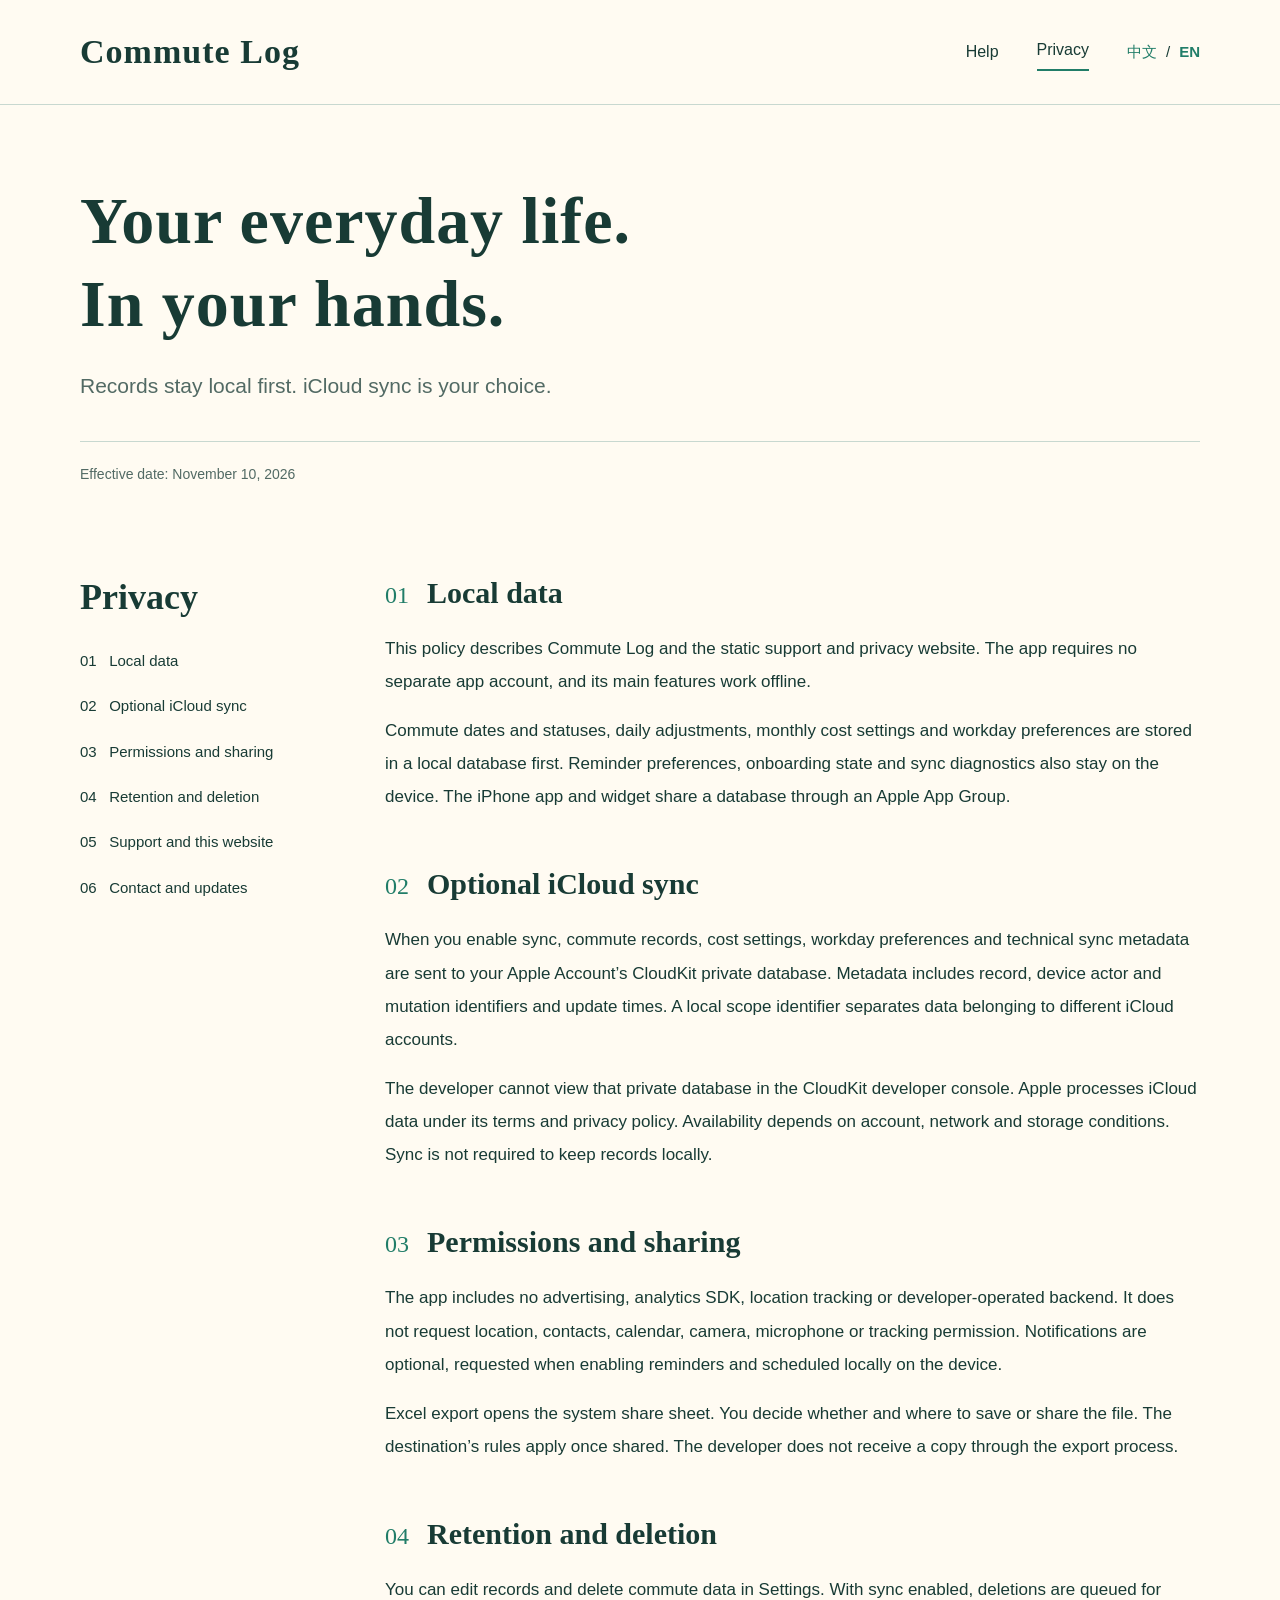
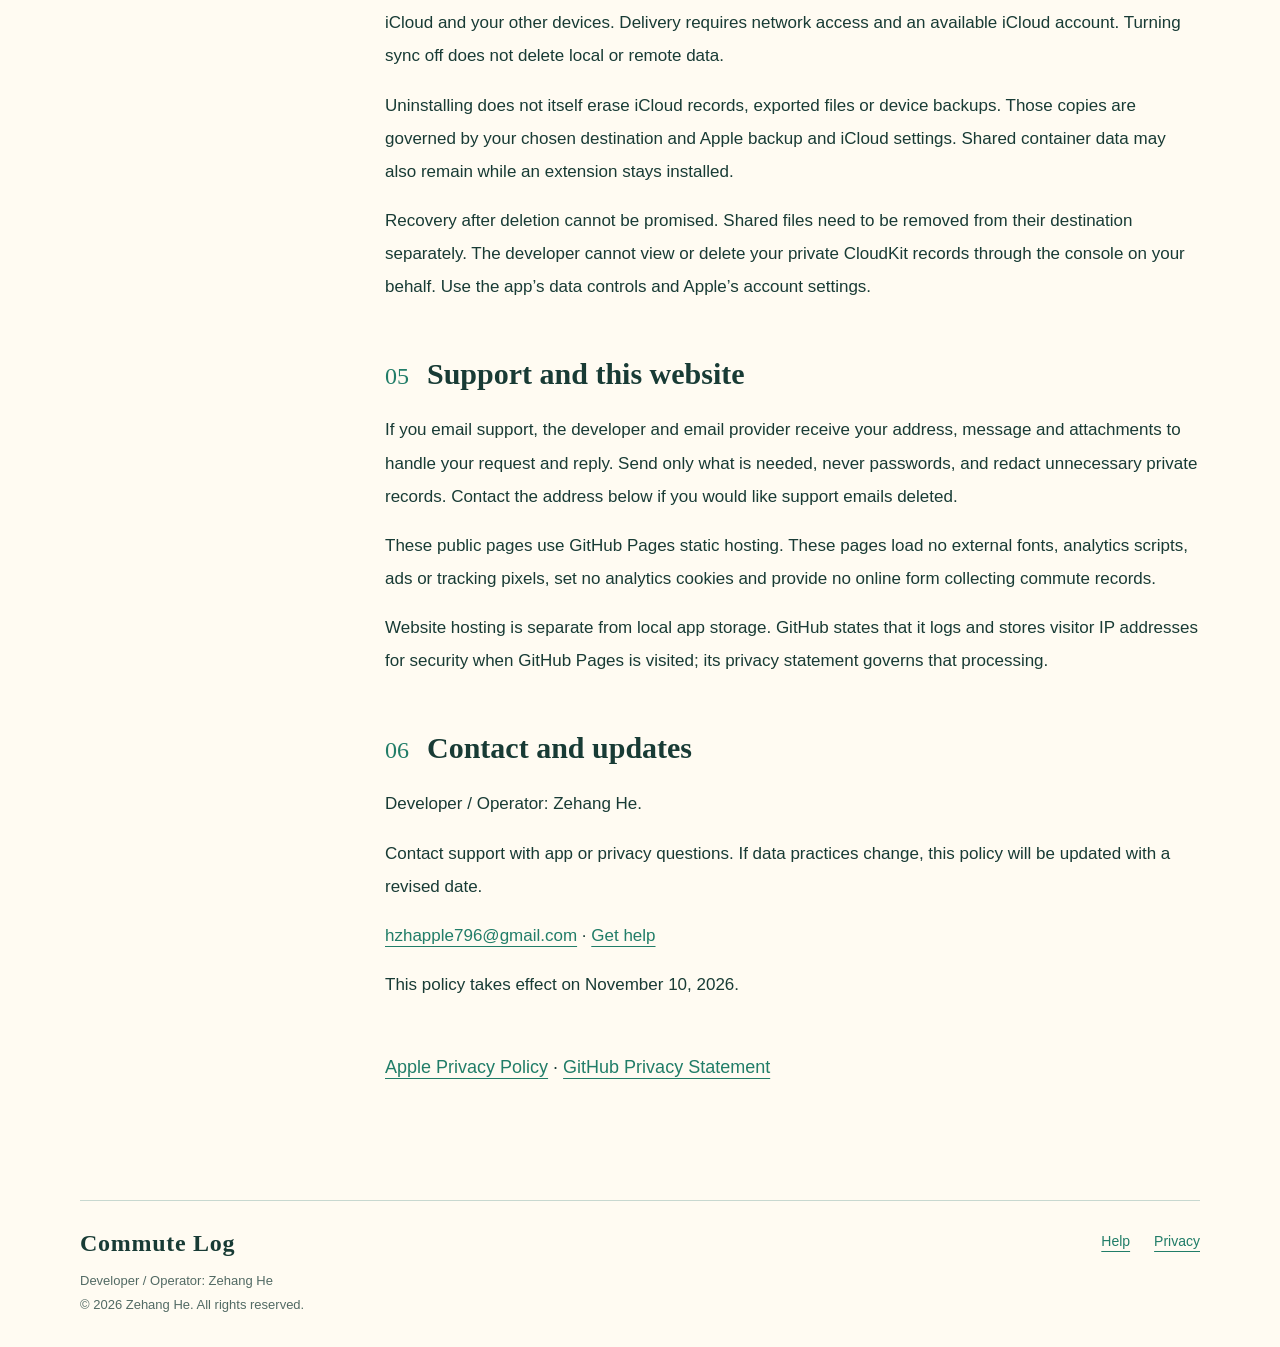
==== privacy-en.html @ 6ab806d3 "Publish reviewed Commute Log support and privacy pages" ====
<!doctype html><html lang="en"><head><meta charset="utf-8"><meta name="viewport" content="width=device-width, initial-scale=1"><meta name="description" content="Records stay local first. iCloud sync is your choice."><title>Privacy · Commute Log</title><link rel="stylesheet" href="styles.css"></head><body class="en"><a class="skip" href="#main">Skip to content</a><header class="site-header"><div class="wrap header-inner"><a class="brand" href="support-en.html">Commute Log</a><nav class="site-nav" aria-label="Main navigation"><a href="support-en.html" >Help</a><a href="privacy-en.html" aria-current="page">Privacy</a><span class="language"><a href="privacy.html" lang="zh-Hans" >中文</a><span aria-hidden="true">/</span><a href="privacy-en.html" lang="en" aria-current="page">EN</a></span></nav></div></header><main id="main" class="wrap"><section class="policy-hero"><h1>Your everyday life.<br>In your hands.</h1><p class="lead">Records stay local first. iCloud sync is your choice.</p><p class="updated">Effective date: November 10, 2026</p></section><div class="policy-layout"><aside class="contents"><h2>Privacy</h2><nav aria-label="Policy contents"><ol><li><a href="#section-1">01 &nbsp; Local data</a></li><li><a href="#section-2">02 &nbsp; Optional iCloud sync</a></li><li><a href="#section-3">03 &nbsp; Permissions and sharing</a></li><li><a href="#section-4">04 &nbsp; Retention and deletion</a></li><li><a href="#section-5">05 &nbsp; Support and this website</a></li><li><a href="#section-6">06 &nbsp; Contact and updates</a></li></ol></nav></aside><article><section class="policy-section" id="section-1"><h2><span class="number">01</span>Local data</h2><p>This policy describes Commute Log and the static support and privacy website. The app requires no separate app account, and its main features work offline.</p><p>Commute dates and statuses, daily adjustments, monthly cost settings and workday preferences are stored in a local database first. Reminder preferences, onboarding state and sync diagnostics also stay on the device. The iPhone app and widget share a database through an Apple App Group.</p></section><section class="policy-section" id="section-2"><h2><span class="number">02</span>Optional iCloud sync</h2><p>When you enable sync, commute records, cost settings, workday preferences and technical sync metadata are sent to your Apple Account’s CloudKit private database. Metadata includes record, device actor and mutation identifiers and update times. A local scope identifier separates data belonging to different iCloud accounts.</p><p>The developer cannot view that private database in the CloudKit developer console. Apple processes iCloud data under its terms and privacy policy. Availability depends on account, network and storage conditions. Sync is not required to keep records locally.</p></section><section class="policy-section" id="section-3"><h2><span class="number">03</span>Permissions and sharing</h2><p>The app includes no advertising, analytics SDK, location tracking or developer-operated backend. It does not request location, contacts, calendar, camera, microphone or tracking permission. Notifications are optional, requested when enabling reminders and scheduled locally on the device.</p><p>Excel export opens the system share sheet. You decide whether and where to save or share the file. The destination’s rules apply once shared. The developer does not receive a copy through the export process.</p></section><section class="policy-section" id="section-4"><h2><span class="number">04</span>Retention and deletion</h2><p>You can edit records and delete commute data in Settings. With sync enabled, deletions are queued for iCloud and your other devices. Delivery requires network access and an available iCloud account. Turning sync off does not delete local or remote data.</p><p>Uninstalling does not itself erase iCloud records, exported files or device backups. Those copies are governed by your chosen destination and Apple backup and iCloud settings. Shared container data may also remain while an extension stays installed.</p><p>Recovery after deletion cannot be promised. Shared files need to be removed from their destination separately. The developer cannot view or delete your private CloudKit records through the console on your behalf. Use the app’s data controls and Apple’s account settings.</p></section><section class="policy-section" id="section-5"><h2><span class="number">05</span>Support and this website</h2><p>If you email support, the developer and email provider receive your address, message and attachments to handle your request and reply. Send only what is needed, never passwords, and redact unnecessary private records. Contact the address below if you would like support emails deleted.</p><p>These public pages use GitHub Pages static hosting. These pages load no external fonts, analytics scripts, ads or tracking pixels, set no analytics cookies and provide no online form collecting commute records.</p><p>Website hosting is separate from local app storage. GitHub states that it logs and stores visitor IP addresses for security when GitHub Pages is visited; its privacy statement governs that processing.</p></section><section class="policy-section" id="section-6"><h2><span class="number">06</span>Contact and updates</h2><p>Developer / Operator: Zehang He.</p><p>Contact support with app or privacy questions. If data practices change, this policy will be updated with a revised date.</p><p><a href="mailto:hzhapple796@gmail.com">hzhapple796@gmail.com</a> · <a href="support-en.html">Get help</a></p><p>This policy takes effect on November 10, 2026.</p></section><p><a href="https://www.apple.com/legal/privacy/">Apple Privacy Policy</a> · <a href="https://docs.github.com/en/site-policy/privacy-policies/github-general-privacy-statement">GitHub Privacy Statement</a></p></article></div></main><div class="wrap"><footer class="site-footer"><div><a class="brand" href="support-en.html">Commute Log</a><p class="draft-note">Developer / Operator: Zehang He<br>© 2026 Zehang He. All rights reserved.</p></div><nav class="footer-links"><a href="support-en.html">Help</a><a href="privacy-en.html">Privacy</a></nav></footer></div></body></html>
---- styles.css ----
:root{--paper:#fffbf2;--ink:#183b35;--muted:#526a64;--green:#217d68;--line:#c8d8d0;--mint:#e9f2e8;--title:"Kaiti SC","STKaiti","KaiTi",serif}*{box-sizing:border-box}html{scroll-behavior:smooth}body{margin:0;color:var(--ink);background:var(--paper);font:18px/1.85 -apple-system,BlinkMacSystemFont,"Segoe UI","PingFang SC",sans-serif}a{color:var(--green);text-underline-offset:5px;text-decoration-thickness:1px}a:hover{color:var(--ink)}a:focus-visible,summary:focus-visible{outline:3px solid var(--green);outline-offset:7px;border-radius:2px}.wrap{max-width:1184px;padding:0 32px;margin:auto}.skip{position:absolute;left:16px;top:-100px;background:var(--paper);padding:8px 16px;z-index:5}.skip:focus{top:8px}.site-header{border-bottom:1px solid var(--line)}.header-inner{min-height:104px;display:flex;align-items:center;justify-content:space-between;gap:30px}.brand{text-decoration:none;color:var(--ink);font:700 34px/1.2 var(--title);letter-spacing:.03em}.site-nav{display:flex;align-items:center;gap:38px;font-size:16px}.site-nav>a{text-decoration:none;color:var(--ink)}.site-nav>a[aria-current=page]{box-shadow:0 2px var(--green);padding-bottom:4px}.language{white-space:nowrap;font-size:15px;display:flex;gap:9px}.language a{text-decoration:none}.language a[aria-current=page]{color:var(--green);font-weight:700}.hero{position:relative;display:grid;grid-template-columns:1fr 1fr;align-items:center;gap:28px;padding-top:90px;padding-bottom:95px;min-height:650px}.hero h1,.policy-hero h1{margin:0 0 30px;font:700 clamp(58px,5.7vw,84px)/1.25 var(--title);letter-spacing:.015em}.hero p{font-size:20px;color:var(--muted);margin:0 0 36px;max-width:500px}.hero-art{width:100%;height:auto;display:block}.actions{display:flex;align-items:center;gap:28px;flex-wrap:wrap;font-size:17px}.button{display:inline-flex;align-items:center;justify-content:center;padding:11px 30px;background:var(--green);color:white;border-radius:6px;text-decoration:none;font-weight:600;min-height:52px}.button:hover{background:var(--ink);color:white}.faq-layout{display:grid;grid-template-columns:280px 1fr;gap:65px;padding-top:80px;padding-bottom:100px;border-top:1px solid var(--line)}h2{font:700 40px/1.4 var(--title);margin:0 0 22px}.section-intro p{color:var(--muted);font-size:17px;max-width:250px;margin:0}.faq-list{border-top:1px solid var(--line)}details{border-bottom:1px solid var(--line)}summary{list-style:none;cursor:pointer;font:700 26px/1.5 var(--title);padding:24px 34px 24px 0;position:relative}summary::-webkit-details-marker{display:none}summary:after{content:'+';position:absolute;right:0;font:300 26px/1.5 sans-serif}details[open] summary:after{content:'−'}.answer{font-size:17px;padding:0 20px 24px 0}.answer p{margin:0 0 12px}.answer p:last-child{margin-bottom:0}.contact-band{background:var(--mint);padding:65px 0}.contact-inner{display:grid;grid-template-columns:1fr 1.25fr;gap:55px;align-items:center}.contact-inner h2{font-size:33px;margin-bottom:12px}.contact-inner p{margin:0;font-size:16px}.contact-address{border-left:1px solid #9db9a9;padding-left:55px;min-width:0}.email{font-size:24px;font-weight:600;overflow-wrap:anywhere}.contact-address p{margin-top:14px;color:var(--muted)}.site-footer{padding:28px 0 30px;margin-top:28px;border-top:1px solid var(--line);display:flex;justify-content:space-between;gap:24px;align-items:flex-start;font-size:14px}.site-footer .brand{font-size:24px}.draft-note{margin:9px 0 0;color:var(--muted);font-size:13px}.footer-links{display:flex;gap:24px;flex-wrap:wrap}.policy-hero{padding:75px 0 38px}.policy-hero h1{font-size:70px;margin-bottom:22px}.policy-hero .lead{font-size:21px;margin:0 0 35px;color:var(--muted)}.updated{border-top:1px solid var(--line);padding-top:20px;font-size:14px;color:var(--muted)}.policy-layout{display:grid;grid-template-columns:240px minmax(0,1fr);gap:65px;padding:32px 0 70px}.contents{align-self:start;position:sticky;top:30px}.contents h2{font-size:29px;margin-bottom:22px}.contents ol{list-style:none;padding:0;margin:0}.contents li{margin:12px 0}.contents a{font-size:15px;text-decoration:none;color:var(--ink)}.contents a:hover{text-decoration:underline}.number{color:var(--green);font:500 24px/1.5 Georgia,serif;margin-right:18px;font-variant-numeric:tabular-nums}.policy-section{scroll-margin-top:30px;margin-bottom:50px}.policy-section h2{font-size:32px;display:flex;align-items:baseline;margin-bottom:18px}.policy-section p{font-size:17px;line-height:1.95;margin:0 0 16px}.policy-section ul{padding-left:22px;font-size:17px}.policy-section li{margin-bottom:8px}.policy-section:last-child{margin-bottom:0}.en{--title:"Palatino Linotype","Iowan Old Style",Georgia,serif}.en .hero h1{font-size:70px}.en .policy-hero h1{font-size:66px}.en summary{font-size:23px}.en h2{font-size:36px}.en .policy-section h2{font-size:30px}@media(max-width:850px){.site-nav{gap:20px}.hero{padding:65px 0;min-height:550px;gap:10px}.hero h1{font-size:62px}.faq-layout{grid-template-columns:210px 1fr;gap:35px}.policy-layout{gap:32px;grid-template-columns:200px 1fr}.contact-inner{gap:28px}.contact-address{padding-left:28px}.email{font-size:20px}.en .hero h1{font-size:55px}}@media(max-width:620px){body{font-size:17px}.wrap{padding:0 22px}.header-inner{min-height:92px;flex-wrap:wrap;gap:15px;padding-top:22px;padding-bottom:20px}.brand{font-size:27px}.site-nav{font-size:14px;gap:20px;justify-content:space-between;width:100%}.language{font-size:14px}.hero{display:flex;flex-direction:column;align-items:stretch;gap:20px;padding:50px 0 35px}.hero h1,.policy-hero h1{font-size:55px;line-height:1.3}.hero p{font-size:17px;line-height:1.8;margin-bottom:26px}.hero-art{width:100%;max-width:430px;margin:-12px auto 0}.actions{gap:21px;font-size:15px}.button{padding:10px 23px}.faq-layout{display:block;padding:44px 0 55px}.section-intro{margin-bottom:30px}.section-intro p{max-width:100%}h2{font-size:32px}summary{font-size:23px;padding-top:20px;padding-bottom:20px}.answer{font-size:16px}.contact-band{padding:38px 0}.contact-inner{display:block}.contact-address{padding:25px 0 0;margin-top:25px;border-left:0;border-top:1px solid #9db9a9}.contact-inner h2{font-size:29px}.email{font-size:21px}.site-footer{flex-direction:column;gap:18px}.policy-hero{padding:48px 0 20px}.policy-hero .lead{font-size:18px}.policy-layout{display:block;padding-top:14px}.contents{position:static;border-bottom:1px solid var(--line);padding-bottom:22px;margin-bottom:38px}.contents h2{font-size:25px;margin-bottom:12px}.contents ol{display:grid;grid-template-columns:1fr 1fr;gap:0 18px}.contents li{margin:7px 0}.contents a{font-size:14px}.policy-section h2{font-size:28px}.policy-section p,.policy-section li{font-size:16px}.number{font-size:22px;margin-right:12px}.en .hero h1,.en .policy-hero h1{font-size:49px}.en summary{font-size:21px}.en .contents ol{display:block}}@media(prefers-reduced-motion:reduce){html{scroll-behavior:auto}}@media print{body{background:white}.site-header,.contents,.hero-art,.skip,.draft-note,.language{display:none}.policy-layout{display:block}.policy-hero h1{font-size:40px}a{color:inherit}.policy-section{break-inside:avoid}}
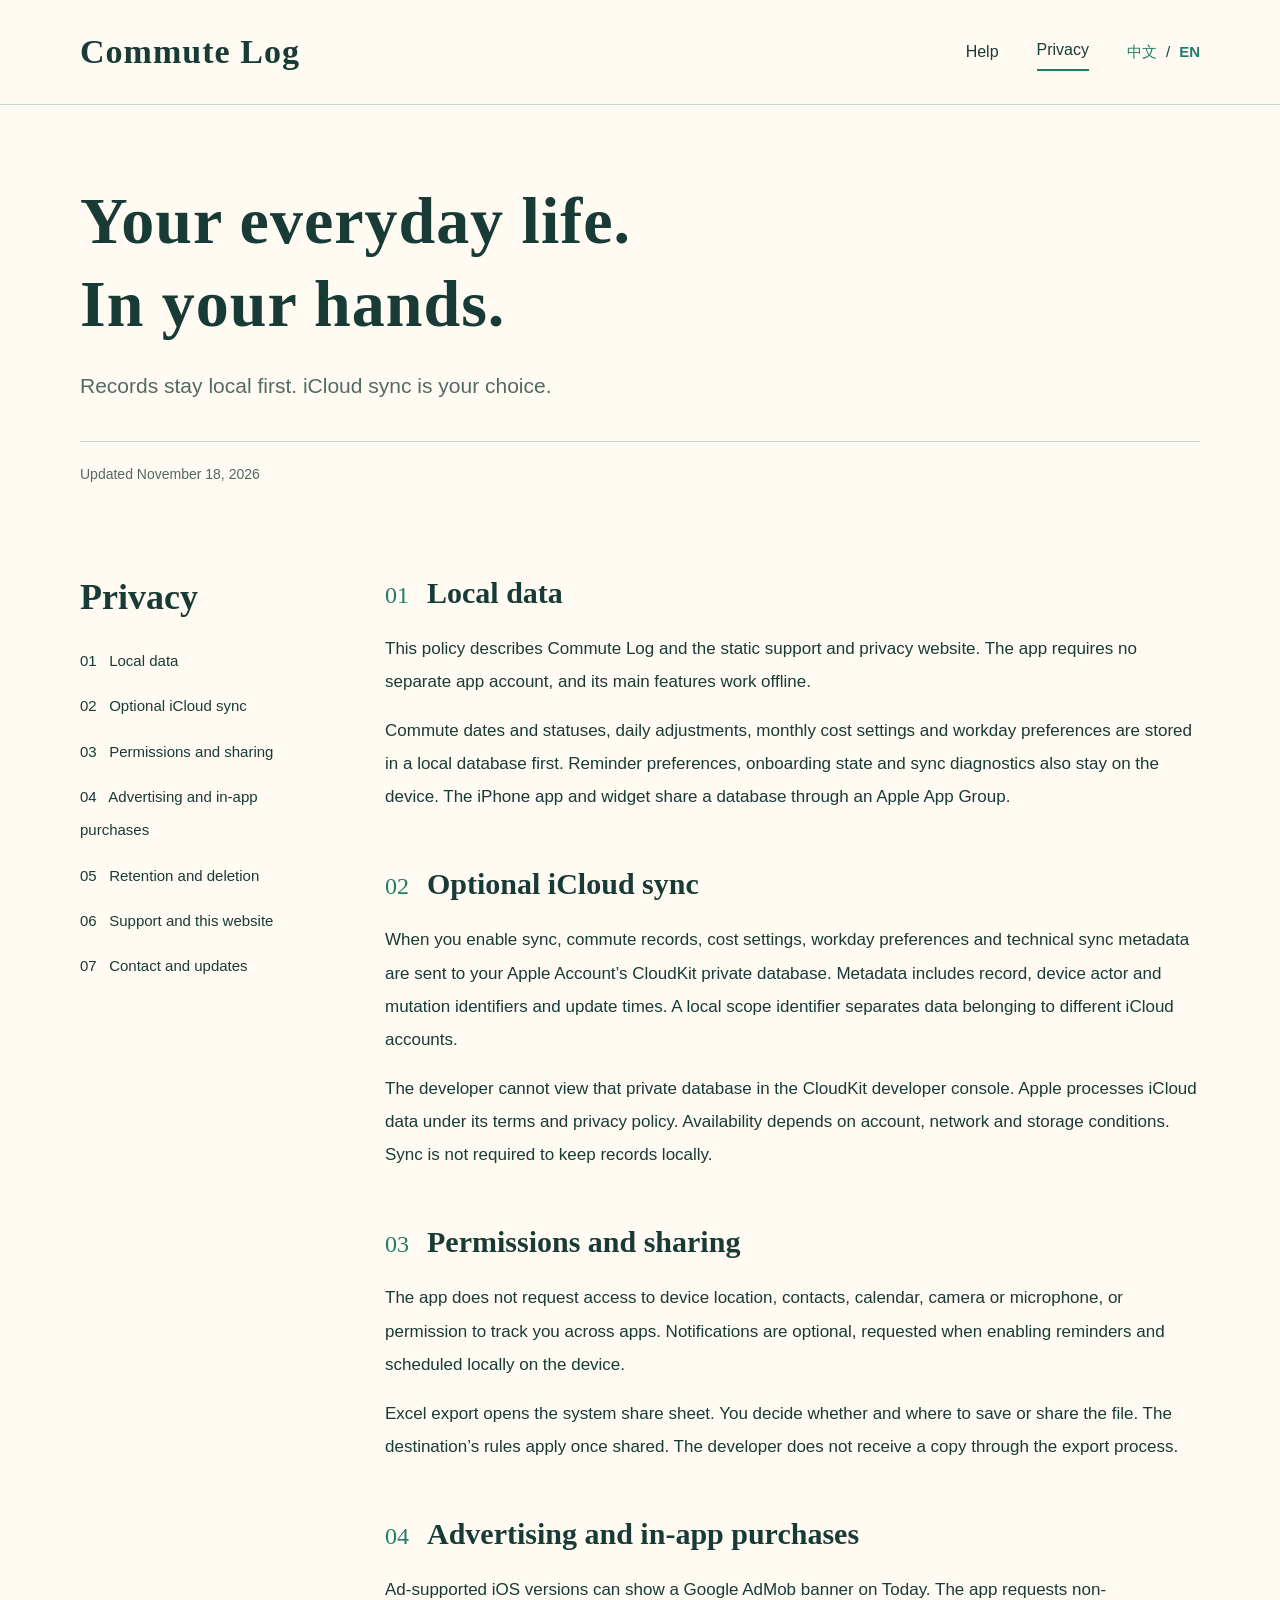
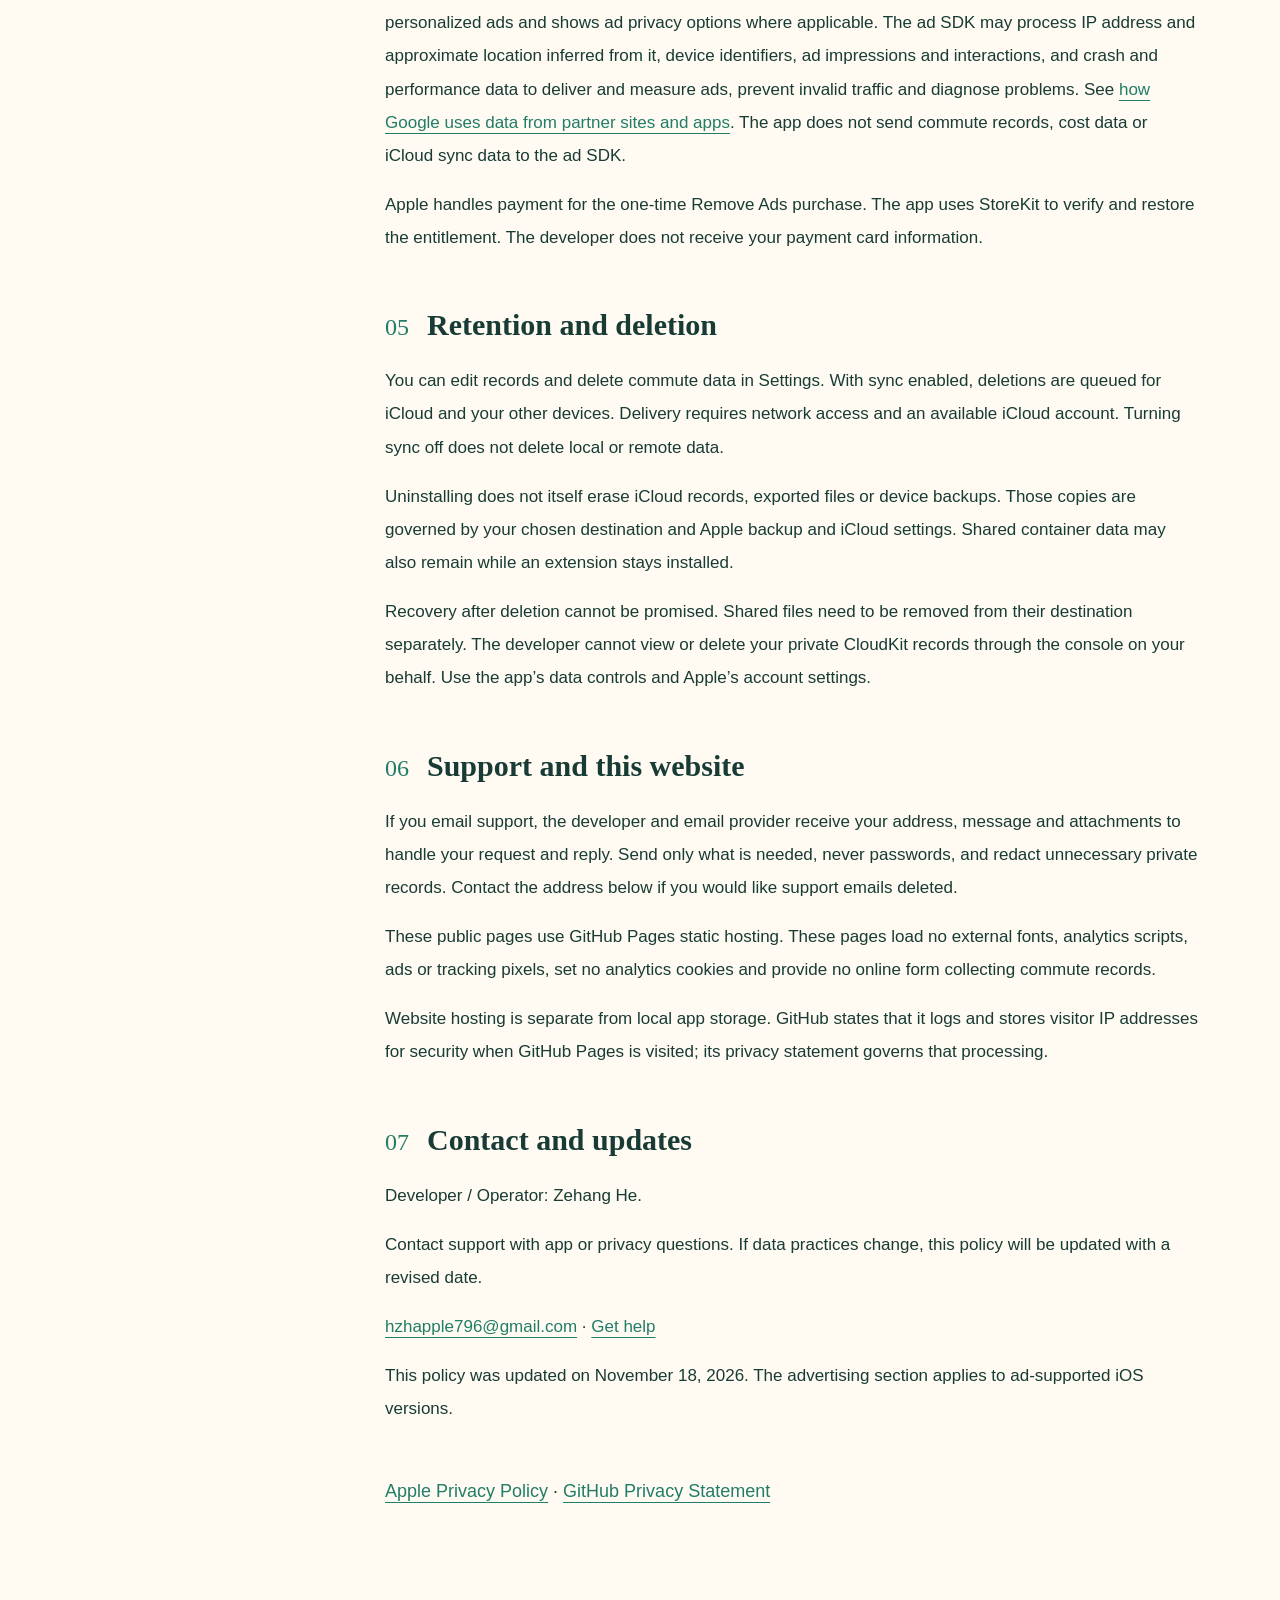
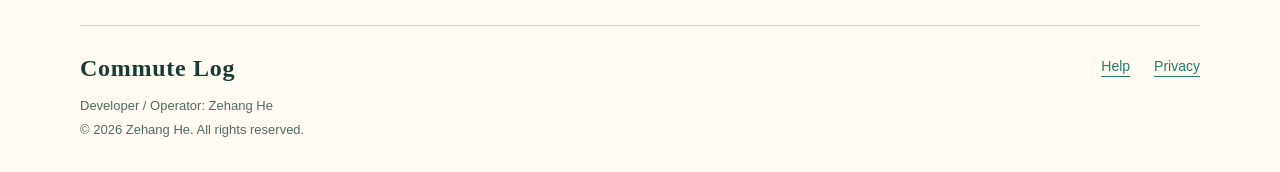
==== commit afb46823: "Disclose AdMob and App Store purchases for iOS" ====
--- a/privacy-en.html
+++ b/privacy-en.html
@@ -1 +1 @@
-<!doctype html><html lang="en"><head><meta charset="utf-8"><meta name="viewport" content="width=device-width, initial-scale=1"><meta name="description" content="Records stay local first. iCloud sync is your choice."><title>Privacy · Commute Log</title><link rel="stylesheet" href="styles.css"></head><body class="en"><a class="skip" href="#main">Skip to content</a><header class="site-header"><div class="wrap header-inner"><a class="brand" href="support-en.html">Commute Log</a><nav class="site-nav" aria-label="Main navigation"><a href="support-en.html" >Help</a><a href="privacy-en.html" aria-current="page">Privacy</a><span class="language"><a href="privacy.html" lang="zh-Hans" >中文</a><span aria-hidden="true">/</span><a href="privacy-en.html" lang="en" aria-current="page">EN</a></span></nav></div></header><main id="main" class="wrap"><section class="policy-hero"><h1>Your everyday life.<br>In your hands.</h1><p class="lead">Records stay local first. iCloud sync is your choice.</p><p class="updated">Effective date: November 10, 2026</p></section><div class="policy-layout"><aside class="contents"><h2>Privacy</h2><nav aria-label="Policy contents"><ol><li><a href="#section-1">01 &nbsp; Local data</a></li><li><a href="#section-2">02 &nbsp; Optional iCloud sync</a></li><li><a href="#section-3">03 &nbsp; Permissions and sharing</a></li><li><a href="#section-4">04 &nbsp; Retention and deletion</a></li><li><a href="#section-5">05 &nbsp; Support and this website</a></li><li><a href="#section-6">06 &nbsp; Contact and updates</a></li></ol></nav></aside><article><section class="policy-section" id="section-1"><h2><span class="number">01</span>Local data</h2><p>This policy describes Commute Log and the static support and privacy website. The app requires no separate app account, and its main features work offline.</p><p>Commute dates and statuses, daily adjustments, monthly cost settings and workday preferences are stored in a local database first. Reminder preferences, onboarding state and sync diagnostics also stay on the device. The iPhone app and widget share a database through an Apple App Group.</p></section><section class="policy-section" id="section-2"><h2><span class="number">02</span>Optional iCloud sync</h2><p>When you enable sync, commute records, cost settings, workday preferences and technical sync metadata are sent to your Apple Account’s CloudKit private database. Metadata includes record, device actor and mutation identifiers and update times. A local scope identifier separates data belonging to different iCloud accounts.</p><p>The developer cannot view that private database in the CloudKit developer console. Apple processes iCloud data under its terms and privacy policy. Availability depends on account, network and storage conditions. Sync is not required to keep records locally.</p></section><section class="policy-section" id="section-3"><h2><span class="number">03</span>Permissions and sharing</h2><p>The app includes no advertising, analytics SDK, location tracking or developer-operated backend. It does not request location, contacts, calendar, camera, microphone or tracking permission. Notifications are optional, requested when enabling reminders and scheduled locally on the device.</p><p>Excel export opens the system share sheet. You decide whether and where to save or share the file. The destination’s rules apply once shared. The developer does not receive a copy through the export process.</p></section><section class="policy-section" id="section-4"><h2><span class="number">04</span>Retention and deletion</h2><p>You can edit records and delete commute data in Settings. With sync enabled, deletions are queued for iCloud and your other devices. Delivery requires network access and an available iCloud account. Turning sync off does not delete local or remote data.</p><p>Uninstalling does not itself erase iCloud records, exported files or device backups. Those copies are governed by your chosen destination and Apple backup and iCloud settings. Shared container data may also remain while an extension stays installed.</p><p>Recovery after deletion cannot be promised. Shared files need to be removed from their destination separately. The developer cannot view or delete your private CloudKit records through the console on your behalf. Use the app’s data controls and Apple’s account settings.</p></section><section class="policy-section" id="section-5"><h2><span class="number">05</span>Support and this website</h2><p>If you email support, the developer and email provider receive your address, message and attachments to handle your request and reply. Send only what is needed, never passwords, and redact unnecessary private records. Contact the address below if you would like support emails deleted.</p><p>These public pages use GitHub Pages static hosting. These pages load no external fonts, analytics scripts, ads or tracking pixels, set no analytics cookies and provide no online form collecting commute records.</p><p>Website hosting is separate from local app storage. GitHub states that it logs and stores visitor IP addresses for security when GitHub Pages is visited; its privacy statement governs that processing.</p></section><section class="policy-section" id="section-6"><h2><span class="number">06</span>Contact and updates</h2><p>Developer / Operator: Zehang He.</p><p>Contact support with app or privacy questions. If data practices change, this policy will be updated with a revised date.</p><p><a href="mailto:hzhapple796@gmail.com">hzhapple796@gmail.com</a> · <a href="support-en.html">Get help</a></p><p>This policy takes effect on November 10, 2026.</p></section><p><a href="https://www.apple.com/legal/privacy/">Apple Privacy Policy</a> · <a href="https://docs.github.com/en/site-policy/privacy-policies/github-general-privacy-statement">GitHub Privacy Statement</a></p></article></div></main><div class="wrap"><footer class="site-footer"><div><a class="brand" href="support-en.html">Commute Log</a><p class="draft-note">Developer / Operator: Zehang He<br>© 2026 Zehang He. All rights reserved.</p></div><nav class="footer-links"><a href="support-en.html">Help</a><a href="privacy-en.html">Privacy</a></nav></footer></div></body></html>+<!doctype html><html lang="en"><head><meta charset="utf-8"><meta name="viewport" content="width=device-width, initial-scale=1"><meta name="description" content="Records stay local first. iCloud sync is your choice."><title>Privacy · Commute Log</title><link rel="stylesheet" href="styles.css"></head><body class="en"><a class="skip" href="#main">Skip to content</a><header class="site-header"><div class="wrap header-inner"><a class="brand" href="support-en.html">Commute Log</a><nav class="site-nav" aria-label="Main navigation"><a href="support-en.html" >Help</a><a href="privacy-en.html" aria-current="page">Privacy</a><span class="language"><a href="privacy.html" lang="zh-Hans" >中文</a><span aria-hidden="true">/</span><a href="privacy-en.html" lang="en" aria-current="page">EN</a></span></nav></div></header><main id="main" class="wrap"><section class="policy-hero"><h1>Your everyday life.<br>In your hands.</h1><p class="lead">Records stay local first. iCloud sync is your choice.</p><p class="updated">Updated November 18, 2026</p></section><div class="policy-layout"><aside class="contents"><h2>Privacy</h2><nav aria-label="Policy contents"><ol><li><a href="#section-1">01 &nbsp; Local data</a></li><li><a href="#section-2">02 &nbsp; Optional iCloud sync</a></li><li><a href="#section-3">03 &nbsp; Permissions and sharing</a></li><li><a href="#section-4">04 &nbsp; Advertising and in-app purchases</a></li><li><a href="#section-5">05 &nbsp; Retention and deletion</a></li><li><a href="#section-6">06 &nbsp; Support and this website</a></li><li><a href="#section-7">07 &nbsp; Contact and updates</a></li></ol></nav></aside><article><section class="policy-section" id="section-1"><h2><span class="number">01</span>Local data</h2><p>This policy describes Commute Log and the static support and privacy website. The app requires no separate app account, and its main features work offline.</p><p>Commute dates and statuses, daily adjustments, monthly cost settings and workday preferences are stored in a local database first. Reminder preferences, onboarding state and sync diagnostics also stay on the device. The iPhone app and widget share a database through an Apple App Group.</p></section><section class="policy-section" id="section-2"><h2><span class="number">02</span>Optional iCloud sync</h2><p>When you enable sync, commute records, cost settings, workday preferences and technical sync metadata are sent to your Apple Account’s CloudKit private database. Metadata includes record, device actor and mutation identifiers and update times. A local scope identifier separates data belonging to different iCloud accounts.</p><p>The developer cannot view that private database in the CloudKit developer console. Apple processes iCloud data under its terms and privacy policy. Availability depends on account, network and storage conditions. Sync is not required to keep records locally.</p></section><section class="policy-section" id="section-3"><h2><span class="number">03</span>Permissions and sharing</h2><p>The app does not request access to device location, contacts, calendar, camera or microphone, or permission to track you across apps. Notifications are optional, requested when enabling reminders and scheduled locally on the device.</p><p>Excel export opens the system share sheet. You decide whether and where to save or share the file. The destination’s rules apply once shared. The developer does not receive a copy through the export process.</p></section><section class="policy-section" id="section-4"><h2><span class="number">04</span>Advertising and in-app purchases</h2><p>Ad-supported iOS versions can show a Google AdMob banner on Today. The app requests non-personalized ads and shows ad privacy options where applicable. The ad SDK may process IP address and approximate location inferred from it, device identifiers, ad impressions and interactions, and crash and performance data to deliver and measure ads, prevent invalid traffic and diagnose problems. See <a href="https://policies.google.com/technologies/partner-sites">how Google uses data from partner sites and apps</a>. The app does not send commute records, cost data or iCloud sync data to the ad SDK.</p><p>Apple handles payment for the one-time Remove Ads purchase. The app uses StoreKit to verify and restore the entitlement. The developer does not receive your payment card information.</p></section><section class="policy-section" id="section-5"><h2><span class="number">05</span>Retention and deletion</h2><p>You can edit records and delete commute data in Settings. With sync enabled, deletions are queued for iCloud and your other devices. Delivery requires network access and an available iCloud account. Turning sync off does not delete local or remote data.</p><p>Uninstalling does not itself erase iCloud records, exported files or device backups. Those copies are governed by your chosen destination and Apple backup and iCloud settings. Shared container data may also remain while an extension stays installed.</p><p>Recovery after deletion cannot be promised. Shared files need to be removed from their destination separately. The developer cannot view or delete your private CloudKit records through the console on your behalf. Use the app’s data controls and Apple’s account settings.</p></section><section class="policy-section" id="section-6"><h2><span class="number">06</span>Support and this website</h2><p>If you email support, the developer and email provider receive your address, message and attachments to handle your request and reply. Send only what is needed, never passwords, and redact unnecessary private records. Contact the address below if you would like support emails deleted.</p><p>These public pages use GitHub Pages static hosting. These pages load no external fonts, analytics scripts, ads or tracking pixels, set no analytics cookies and provide no online form collecting commute records.</p><p>Website hosting is separate from local app storage. GitHub states that it logs and stores visitor IP addresses for security when GitHub Pages is visited; its privacy statement governs that processing.</p></section><section class="policy-section" id="section-7"><h2><span class="number">07</span>Contact and updates</h2><p>Developer / Operator: Zehang He.</p><p>Contact support with app or privacy questions. If data practices change, this policy will be updated with a revised date.</p><p><a href="mailto:hzhapple796@gmail.com">hzhapple796@gmail.com</a> · <a href="support-en.html">Get help</a></p><p>This policy was updated on November 18, 2026. The advertising section applies to ad-supported iOS versions.</p></section><p><a href="https://www.apple.com/legal/privacy/">Apple Privacy Policy</a> · <a href="https://docs.github.com/en/site-policy/privacy-policies/github-general-privacy-statement">GitHub Privacy Statement</a></p></article></div></main><div class="wrap"><footer class="site-footer"><div><a class="brand" href="support-en.html">Commute Log</a><p class="draft-note">Developer / Operator: Zehang He<br>© 2026 Zehang He. All rights reserved.</p></div><nav class="footer-links"><a href="support-en.html">Help</a><a href="privacy-en.html">Privacy</a></nav></footer></div></body></html>
